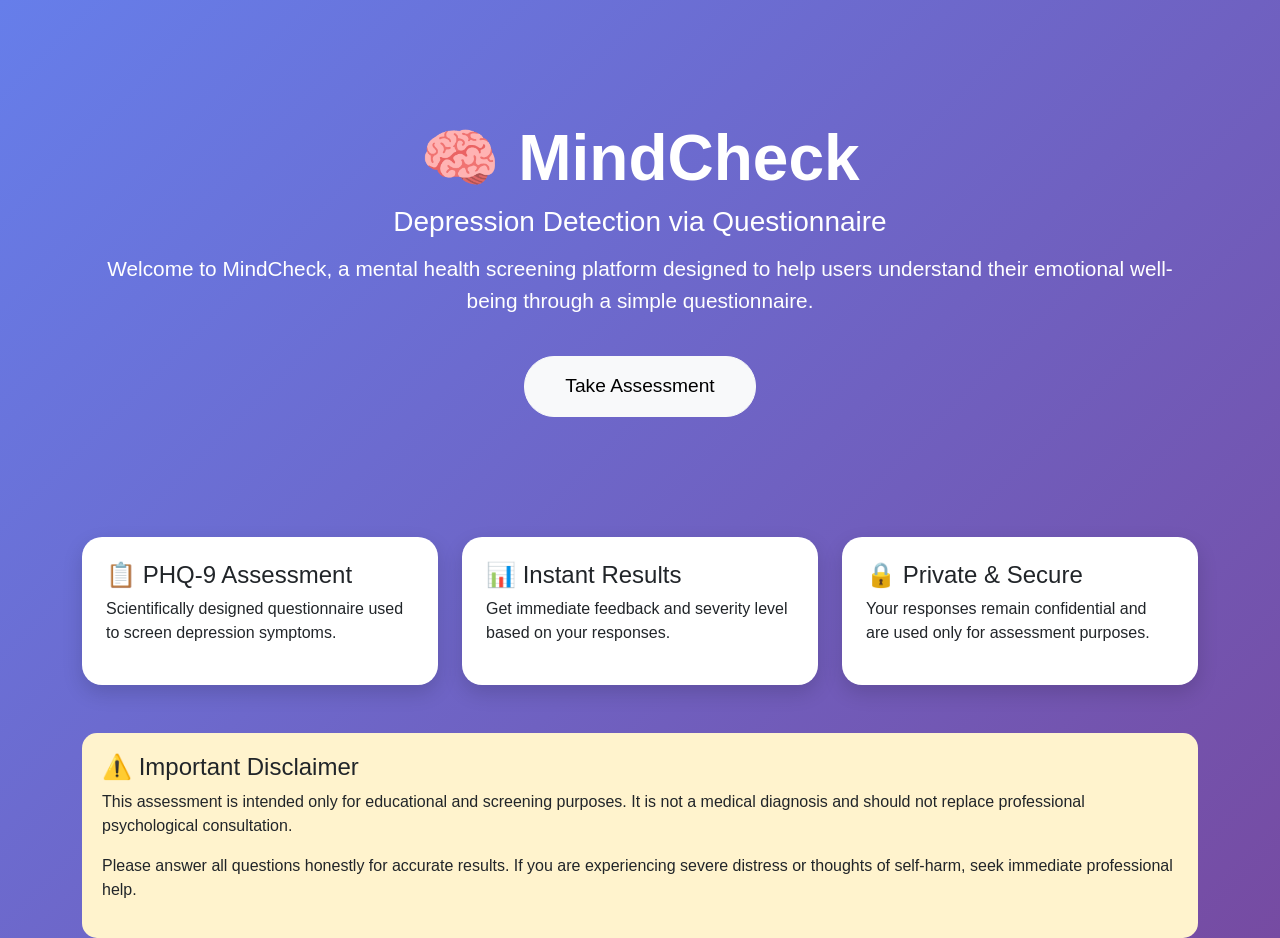
==== templates/home.html @ d0362e36 "Uploaded MindCheck project" ====
<!DOCTYPE html>
<html lang="en">
<head>
<meta charset="UTF-8">
<meta name="viewport" content="width=device-width, initial-scale=1.0">

<title>MindCheck - Depression Detection</title>

<link href="https://cdn.jsdelivr.net/npm/bootstrap@5.3.3/dist/css/bootstrap.min.css" rel="stylesheet">

<style>

body{
    background: linear-gradient(135deg,#667eea,#764ba2);
    min-height:100vh;
    font-family:'Segoe UI',sans-serif;
}

.hero{
    padding:120px 20px;
    text-align:center;
    color:white;
}

.hero h1{
    font-size:4rem;
    font-weight:bold;
}

.hero p{
    font-size:1.3rem;
    margin-top:15px;
}

.feature-card{
    border:none;
    border-radius:20px;
    box-shadow:0 8px 20px rgba(0,0,0,0.15);
    transition:0.3s;
}

.feature-card:hover{
    transform:translateY(-5px);
}

.disclaimer{
    background:#fff3cd;
    padding:20px;
    border-radius:15px;
    margin-top:30px;
}

.start-btn{
    padding:15px 40px;
    font-size:1.2rem;
    border-radius:30px;
}

</style>

</head>

<body>

<div class="container">

    <div class="hero">

        <h1>🧠 MindCheck</h1>

        <h3>Depression Detection via Questionnaire</h3>

        <p>
            Welcome to MindCheck, a mental health screening platform
            designed to help users understand their emotional well-being
            through a simple questionnaire.
        </p>

        <a href="/screening">
            <button class="btn btn-light start-btn mt-4">
                Take Assessment
            </button>
        </a>

    </div>

    <div class="row g-4 mb-5">

        <div class="col-md-4">
            <div class="card feature-card p-4 h-100">
                <h4>📋 PHQ-9 Assessment</h4>
                <p>
                    Scientifically designed questionnaire used to screen
                    depression symptoms.
                </p>
            </div>
        </div>

        <div class="col-md-4">
            <div class="card feature-card p-4 h-100">
                <h4>📊 Instant Results</h4>
                <p>
                    Get immediate feedback and severity level based on
                    your responses.
                </p>
            </div>
        </div>

        <div class="col-md-4">
            <div class="card feature-card p-4 h-100">
                <h4>🔒 Private & Secure</h4>
                <p>
                    Your responses remain confidential and are used only
                    for assessment purposes.
                </p>
            </div>
        </div>

    </div>

    <div class="disclaimer">

        <h4>⚠️ Important Disclaimer</h4>

        <p>
            This assessment is intended only for educational and screening
            purposes. It is not a medical diagnosis and should not replace
            professional psychological consultation.
        </p>

        <p>
            Please answer all questions honestly for accurate results.
            If you are experiencing severe distress or thoughts of self-harm,
            seek immediate professional help.
        </p>

    </div>

</div>

</body>
</html>
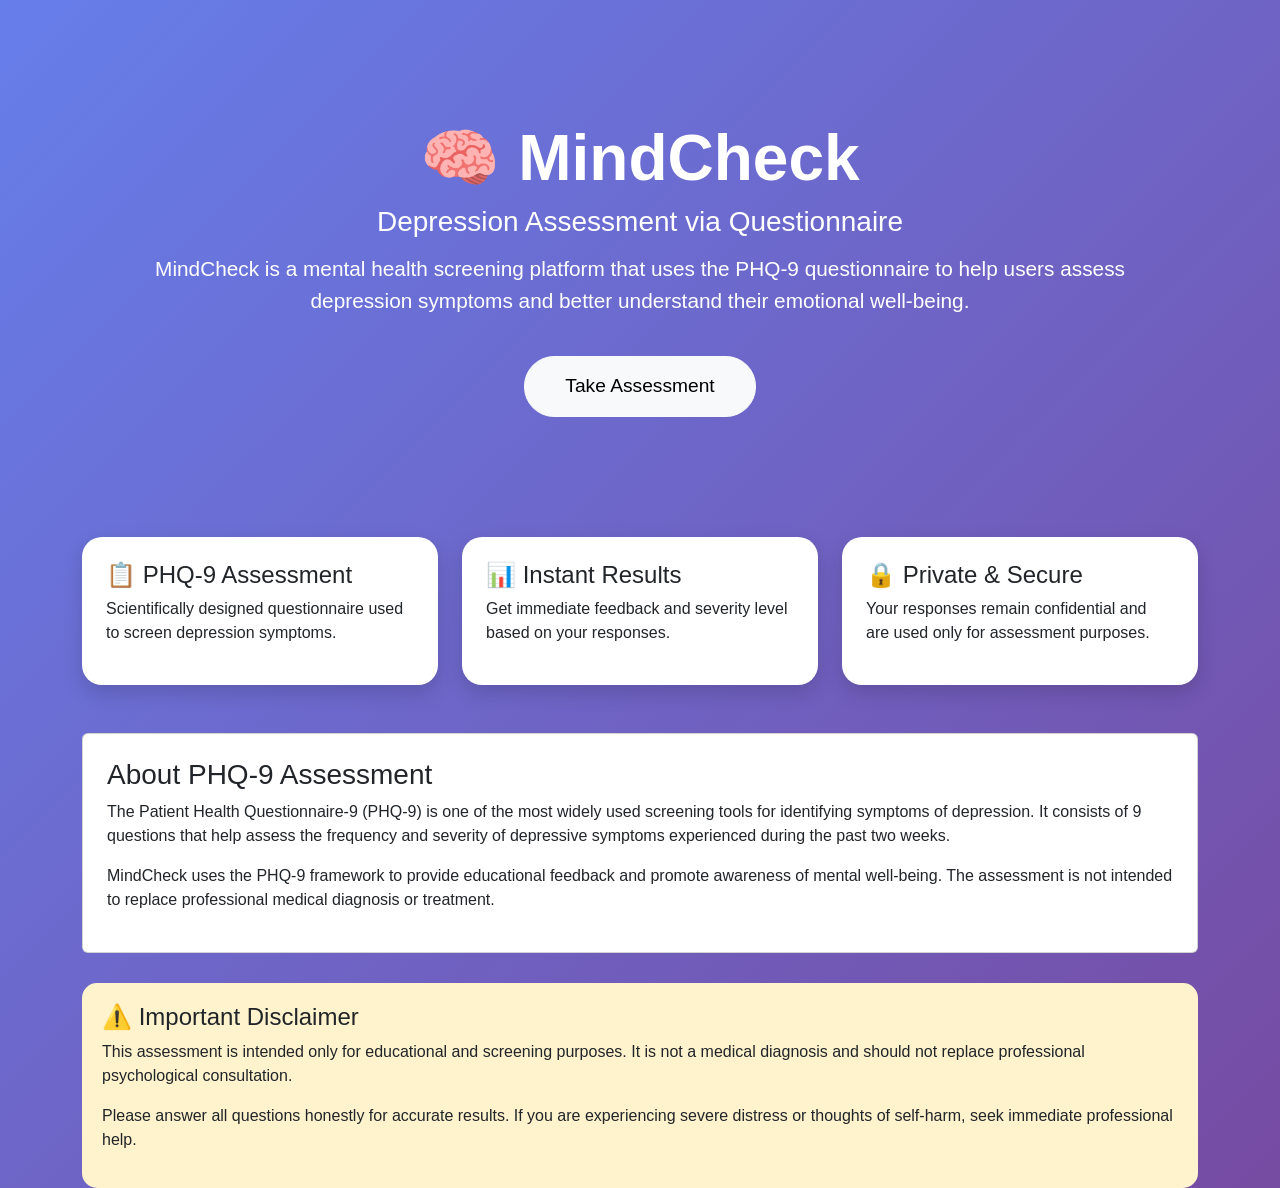
==== commit 79bca82c: "Cleaned project" ====
--- a/templates/home.html
+++ b/templates/home.html
@@ -4,7 +4,9 @@
 <meta charset="UTF-8">
 <meta name="viewport" content="width=device-width, initial-scale=1.0">
 
-<title>MindCheck - Depression Detection</title>
+<title>MindCheck - Depression Assessment Tool</title>
+
+<meta name="description" content="MindCheck is an online depression assessment tool that helps users evaluate mental well-being through a questionnaire-based screening process.">
 
 <link href="https://cdn.jsdelivr.net/npm/bootstrap@5.3.3/dist/css/bootstrap.min.css" rel="stylesheet">
 
@@ -68,12 +70,12 @@
 
         <h1>🧠 MindCheck</h1>
 
-        <h3>Depression Detection via Questionnaire</h3>
+        <h3>Depression Assessment via Questionnaire</h3>
 
         <p>
-            Welcome to MindCheck, a mental health screening platform
-            designed to help users understand their emotional well-being
-            through a simple questionnaire.
+            MindCheck is a mental health screening platform that uses the
+            PHQ-9 questionnaire to help users assess depression symptoms
+            and better understand their emotional well-being.
         </p>
 
         <a href="/screening">
@@ -118,6 +120,25 @@
 
     </div>
 
+    <div class="card p-4 mt-4 mb-4">
+
+        <h3>About PHQ-9 Assessment</h3>
+
+        <p>
+            The Patient Health Questionnaire-9 (PHQ-9) is one of the most
+            widely used screening tools for identifying symptoms of depression.
+            It consists of 9 questions that help assess the frequency and
+            severity of depressive symptoms experienced during the past two weeks.
+        </p>
+
+        <p>
+            MindCheck uses the PHQ-9 framework to provide educational feedback
+            and promote awareness of mental well-being. The assessment is not
+            intended to replace professional medical diagnosis or treatment.
+        </p>
+
+    </div>
+
     <div class="disclaimer">
 
         <h4>⚠️ Important Disclaimer</h4>
@@ -139,4 +160,4 @@
 </div>
 
 </body>
-</html>+</html>
